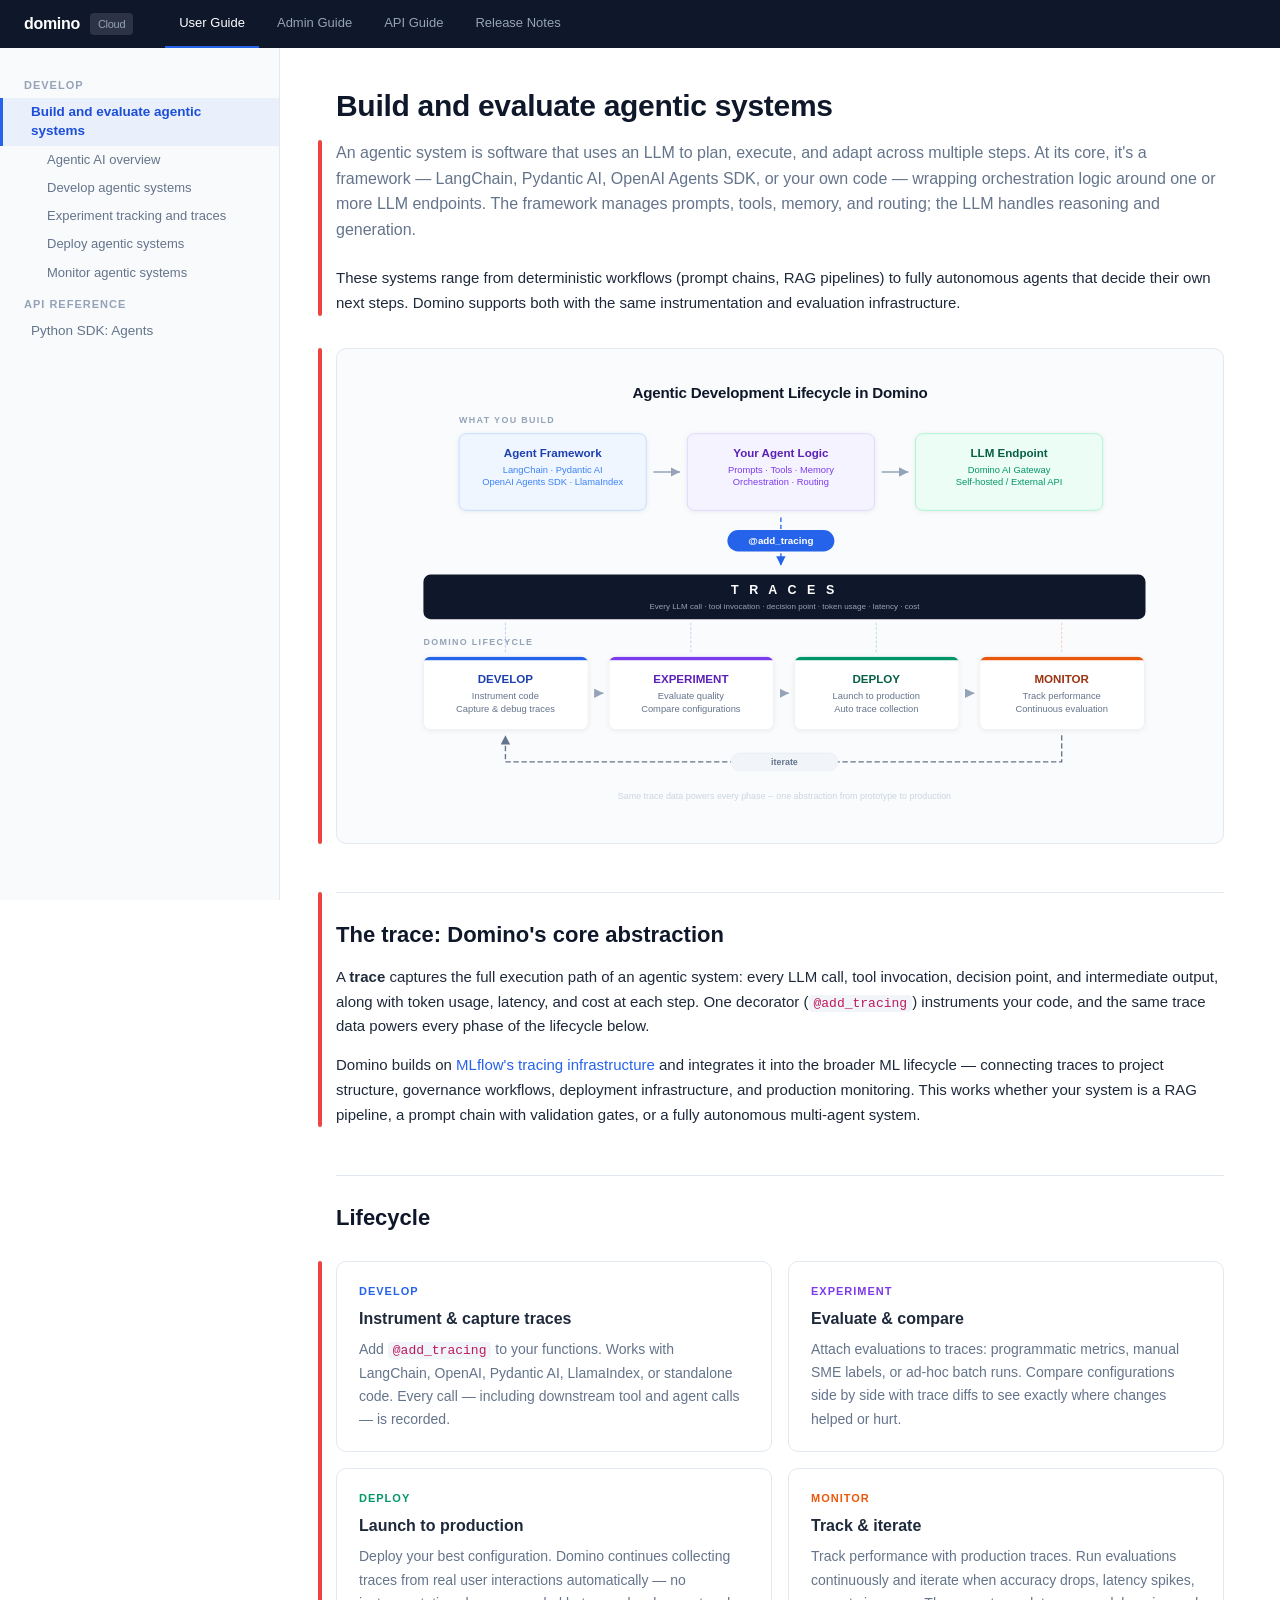
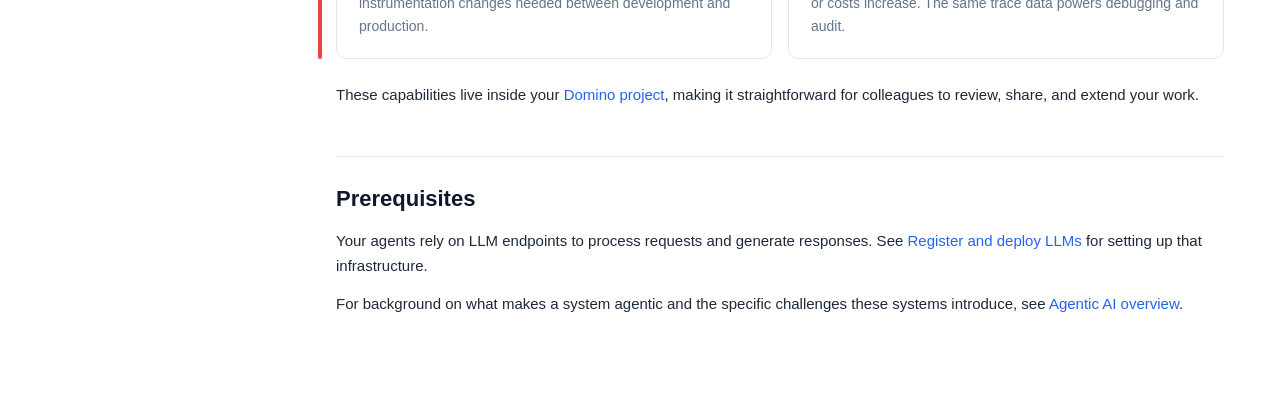
==== site/index.html @ e88b1684 "Initial commit" ====
<!DOCTYPE html>
<html lang="en">
<head>
  <meta charset="UTF-8">
  <meta name="viewport" content="width=device-width, initial-scale=1.0">
  <meta name="base-path" content=".">
  <title>Build and evaluate agentic systems | Domino Docs</title>
  <link rel="stylesheet" href="css/style.css">
</head>
<body>

<header class="topbar">
  <div class="topbar-logo">
    <span>domino</span>
    <span class="version">Cloud</span>
  </div>
  <nav class="topbar-tabs">
    <a href="#" class="active">User Guide</a>
    <a href="#">Admin Guide</a>
    <a href="pages/sdk-reference.html">API Guide</a>
    <a href="#">Release Notes</a>
  </nav>
</header>

<aside class="sidebar" id="sidebar"></aside>

<main class="content">
  <h1>Build and evaluate agentic systems</h1>

  <div class="changed" data-change-label="Rewritten &mdash; defines agents directly, removes sales language">
    <template class="old-content">
      <p>Agentic systems orchestrate large language models (LLMs) with tools, APIs, and multi-step reasoning to accomplish complex tasks. These systems rely on LLM endpoints to process requests and generate responses. Register and deploy LLMs covers setting up the infrastructure your agents will use.</p>
      <p>Experimenting with agentic systems is not the same as training traditional ML models. Instead of starting from scratch, you assemble systems that mix LLMs, prompts, tools, and agents. These systems are powerful but also complex, dynamic, and challenging to evaluate.</p>
    </template>
    <p class="lead">An agentic system is software that uses an LLM to plan, execute, and adapt across multiple steps. At its core, it's a framework &mdash; LangChain, Pydantic AI, OpenAI Agents SDK, or your own code &mdash; wrapping orchestration logic around one or more LLM endpoints. The framework manages prompts, tools, memory, and routing; the LLM handles reasoning and generation.</p>
    <p>These systems range from deterministic workflows (prompt chains, RAG pipelines) to fully autonomous agents that decide their own next steps. Domino supports both with the same instrumentation and evaluation infrastructure.</p>
  </div>

  <div class="changed" data-change-label="New &mdash; lifecycle diagram added to explain workflow at a glance">
    <div class="diagram">
      <img src="assets/lifecycle-diagram.svg" alt="Agentic development lifecycle in Domino: instrument your code, capture traces, then develop, experiment, deploy, and monitor using the same trace data.">
    </div>
  </div>

  <div class="changed" data-change-label="New section &mdash; trace abstraction explained upfront instead of buried in sub-pages">
    <h2>The trace: Domino's core abstraction</h2>

    <p>A <strong>trace</strong> captures the full execution path of an agentic system: every LLM call, tool invocation, decision point, and intermediate output, along with token usage, latency, and cost at each step. One decorator (<code>@add_tracing</code>) instruments your code, and the same trace data powers every phase of the lifecycle below.</p>

    <p>Domino builds on <a href="https://mlflow.org/docs/latest/genai/tracing/index.html">MLflow's tracing infrastructure</a> and integrates it into the broader ML lifecycle &mdash; connecting traces to project structure, governance workflows, deployment infrastructure, and production monitoring. This works whether your system is a RAG pipeline, a prompt chain with validation gates, or a fully autonomous multi-agent system.</p>
  </div>

  <h2>Lifecycle</h2>

  <div class="changed" data-change-label="Restructured &mdash; lifecycle phases are now linked cards with richer descriptions">
    <template class="old-content">
      <p><strong>Develop</strong> &mdash; Instrument your code to capture traces during execution. Traces record every step your agentic system takes, including downstream calls, so you can debug, analyze, and explain results.</p>
      <p><strong>Experiment</strong> &mdash; Attach evaluations to traces to assess quality. Compare different configurations to see how prompts, agents, or models affect outcomes. Export results for analysis and sharing.</p>
      <p><strong>Deploy</strong> &mdash; Launch your best configuration to production. Domino continues collecting traces from real user interactions automatically.</p>
      <p><strong>Monitor</strong> &mdash; Track performance with production traces. Run evaluations continuously and iterate when you identify issues or opportunities for improvement.</p>
    </template>
    <div class="lifecycle-grid">
      <a class="lifecycle-card card-develop" href="pages/develop.html">
        <div class="card-phase">Develop</div>
        <h3>Instrument &amp; capture traces</h3>
        <p>Add <code>@add_tracing</code> to your functions. Works with LangChain, OpenAI, Pydantic AI, LlamaIndex, or standalone code. Every call &mdash; including downstream tool and agent calls &mdash; is recorded.</p>
      </a>

      <a class="lifecycle-card card-experiment" href="pages/experiment.html">
        <div class="card-phase">Experiment</div>
        <h3>Evaluate &amp; compare</h3>
        <p>Attach evaluations to traces: programmatic metrics, manual SME labels, or ad-hoc batch runs. Compare configurations side by side with trace diffs to see exactly where changes helped or hurt.</p>
      </a>

      <a class="lifecycle-card card-deploy" href="pages/deploy.html">
        <div class="card-phase">Deploy</div>
        <h3>Launch to production</h3>
        <p>Deploy your best configuration. Domino continues collecting traces from real user interactions automatically &mdash; no instrumentation changes needed between development and production.</p>
      </a>

      <a class="lifecycle-card card-monitor" href="pages/monitor.html">
        <div class="card-phase">Monitor</div>
        <h3>Track &amp; iterate</h3>
        <p>Track performance with production traces. Run evaluations continuously and iterate when accuracy drops, latency spikes, or costs increase. The same trace data powers debugging and audit.</p>
      </a>
    </div>
  </div>

  <p>These capabilities live inside your <a href="https://docs.dominodatalab.com/en/cloud/user_guide/a8e081/work-with-projects/">Domino project</a>, making it straightforward for colleagues to review, share, and extend your work.</p>

  <h2>Prerequisites</h2>

  <p>Your agents rely on LLM endpoints to process requests and generate responses. See <a href="https://docs.dominodatalab.com/en/cloud/user_guide/e7befd/register-and-deploy-llms/">Register and deploy LLMs</a> for setting up that infrastructure.</p>

  <p>For background on what makes a system agentic and the specific challenges these systems introduce, see <a href="pages/overview.html">Agentic AI overview</a>.</p>

</main>

<script src="js/nav.js"></script>
</body>
</html>
---- site/css/style.css ----
:root {
  --sidebar-w: 280px;
  --topbar-h: 48px;
  --content-max: 820px;
  --blue: #2563EB;
  --blue-dark: #1D4ED8;
  --blue-light: #EFF6FF;
  --purple: #7C3AED;
  --purple-light: #F5F3FF;
  --green: #059669;
  --green-light: #ECFDF5;
  --orange: #EA580C;
  --orange-light: #FFF7ED;
  --text: #1E293B;
  --text-secondary: #64748B;
  --text-muted: #94A3B8;
  --bg: #FFFFFF;
  --sidebar-bg: #F8FAFC;
  --border: #E2E8F0;
  --code-bg: #F1F5F9;
  --pre-bg: #1E293B;
  --pre-text: #E2E8F0;
}

*, *::before, *::after { margin: 0; padding: 0; box-sizing: border-box; }

body {
  font-family: -apple-system, BlinkMacSystemFont, "Segoe UI", Roboto, Helvetica, Arial, sans-serif;
  color: var(--text);
  background: var(--bg);
  line-height: 1.65;
  -webkit-font-smoothing: antialiased;
}

/* ─── Top Bar ─── */
.topbar {
  position: fixed;
  top: 0;
  left: 0;
  right: 0;
  height: var(--topbar-h);
  background: #0F172A;
  display: flex;
  align-items: center;
  padding: 0 24px;
  z-index: 100;
  gap: 32px;
}

.topbar-logo {
  display: flex;
  align-items: center;
  gap: 10px;
  color: #fff;
  font-weight: 700;
  font-size: 16px;
  letter-spacing: -0.3px;
}

.topbar-logo .version {
  font-size: 11px;
  font-weight: 500;
  background: rgba(255,255,255,0.12);
  padding: 2px 8px;
  border-radius: 4px;
  color: #94A3B8;
}

.topbar-tabs {
  display: flex;
  gap: 4px;
  height: 100%;
  align-items: stretch;
}

.topbar-tabs a {
  display: flex;
  align-items: center;
  padding: 0 14px;
  color: #94A3B8;
  text-decoration: none;
  font-size: 13px;
  font-weight: 500;
  border-bottom: 2px solid transparent;
  transition: color 0.15s, border-color 0.15s;
}

.topbar-tabs a:hover { color: #E2E8F0; }
.topbar-tabs a.active { color: #FFFFFF; border-bottom-color: var(--blue); }

/* ─── Sidebar ─── */
.sidebar {
  position: fixed;
  left: 0;
  top: var(--topbar-h);
  bottom: 0;
  width: var(--sidebar-w);
  background: var(--sidebar-bg);
  border-right: 1px solid var(--border);
  overflow-y: auto;
  padding: 20px 0 40px;
  z-index: 50;
}

.sidebar-group { margin-bottom: 8px; }

.sidebar-heading {
  padding: 8px 24px 4px;
  font-size: 11px;
  font-weight: 700;
  text-transform: uppercase;
  letter-spacing: 1px;
  color: var(--text-muted);
}

.sidebar a {
  display: block;
  padding: 5px 24px 5px 28px;
  color: var(--text-secondary);
  text-decoration: none;
  font-size: 13.5px;
  border-left: 3px solid transparent;
  transition: all 0.12s;
  line-height: 1.4;
}

.sidebar a:hover {
  color: var(--blue);
  background: rgba(37, 99, 235, 0.04);
}

.sidebar a.active {
  color: var(--blue-dark);
  border-left-color: var(--blue);
  background: rgba(37, 99, 235, 0.07);
  font-weight: 600;
}

.sidebar a.sub {
  padding-left: 44px;
  font-size: 13px;
}

/* ─── Main Content ─── */
.content {
  margin-left: var(--sidebar-w);
  margin-top: var(--topbar-h);
  padding: 40px 56px 80px;
  max-width: calc(var(--sidebar-w) + var(--content-max) + 112px);
}

/* ─── Typography ─── */
h1 {
  font-size: 30px;
  font-weight: 700;
  line-height: 1.2;
  margin-bottom: 16px;
  letter-spacing: -0.3px;
  color: #0F172A;
}

h2 {
  font-size: 22px;
  font-weight: 650;
  margin-top: 48px;
  margin-bottom: 12px;
  padding-top: 24px;
  border-top: 1px solid var(--border);
  color: #0F172A;
}

h3 {
  font-size: 17px;
  font-weight: 600;
  margin-top: 32px;
  margin-bottom: 8px;
  color: var(--text);
}

h4 {
  font-size: 15px;
  font-weight: 600;
  margin-top: 24px;
  margin-bottom: 6px;
  color: var(--text);
}

p { margin-bottom: 14px; font-size: 15px; }

.lead {
  font-size: 16px;
  color: var(--text-secondary);
  margin-bottom: 24px;
  line-height: 1.6;
}

strong { font-weight: 600; }

ul, ol {
  margin: 0 0 16px 24px;
  font-size: 15px;
}

li { margin-bottom: 6px; }

a { color: var(--blue); text-decoration: none; }
a:hover { text-decoration: underline; }

hr {
  border: none;
  border-top: 1px solid var(--border);
  margin: 32px 0;
}

/* ─── Code ─── */
code {
  background: var(--code-bg);
  padding: 1px 5px;
  border-radius: 4px;
  font-size: 13px;
  font-family: "SF Mono", "Fira Code", "Cascadia Code", "JetBrains Mono", Menlo, Consolas, monospace;
  color: #BE185D;
}

pre {
  background: var(--pre-bg);
  color: var(--pre-text);
  padding: 16px 20px;
  border-radius: 8px;
  overflow-x: auto;
  margin: 16px 0 20px;
  font-size: 13px;
  line-height: 1.55;
  border: 1px solid #334155;
}

pre code {
  background: none;
  padding: 0;
  color: inherit;
  font-size: inherit;
}

/* Syntax highlights (minimal) */
.kw { color: #7DD3FC; }
.str { color: #86EFAC; }
.cm { color: #64748B; font-style: italic; }
.fn { color: #C4B5FD; }
.dec { color: #FDE68A; }
.op { color: #94A3B8; }

/* ─── Tables ─── */
table {
  width: 100%;
  border-collapse: collapse;
  margin: 16px 0 20px;
  font-size: 14px;
}

th {
  text-align: left;
  padding: 10px 14px;
  background: var(--sidebar-bg);
  border: 1px solid var(--border);
  font-weight: 600;
  font-size: 13px;
  color: var(--text);
}

td {
  padding: 10px 14px;
  border: 1px solid var(--border);
  vertical-align: top;
}

/* ─── Callouts ─── */
.note {
  background: #FFFBEB;
  border-left: 4px solid #F59E0B;
  padding: 12px 16px;
  border-radius: 0 8px 8px 0;
  margin: 16px 0;
  font-size: 14px;
}

.note p:last-child { margin-bottom: 0; }

.note-title {
  font-weight: 600;
  font-size: 13px;
  text-transform: uppercase;
  letter-spacing: 0.5px;
  color: #92400E;
  margin-bottom: 4px;
}

.info {
  background: var(--blue-light);
  border-left: 4px solid var(--blue);
  padding: 12px 16px;
  border-radius: 0 8px 8px 0;
  margin: 16px 0;
  font-size: 14px;
}

.info p:last-child { margin-bottom: 0; }

/* ─── Diagram ─── */
.diagram {
  margin: 32px 0;
  border: 1px solid var(--border);
  border-radius: 10px;
  padding: 24px;
  background: #FAFBFC;
  overflow: hidden;
}

.diagram img,
.diagram object,
.diagram svg {
  display: block;
  width: 100%;
  height: auto;
}

/* ─── Lifecycle Cards ─── */
.lifecycle-grid {
  display: grid;
  grid-template-columns: repeat(2, 1fr);
  gap: 16px;
  margin: 24px 0;
}

.lifecycle-card {
  border: 1px solid var(--border);
  border-radius: 10px;
  padding: 20px 22px;
  transition: border-color 0.15s, box-shadow 0.15s;
  text-decoration: none;
  color: inherit;
  display: block;
}

.lifecycle-card:hover {
  border-color: var(--blue);
  box-shadow: 0 2px 8px rgba(37, 99, 235, 0.08);
  text-decoration: none;
}

.lifecycle-card .card-phase {
  font-size: 11px;
  font-weight: 700;
  text-transform: uppercase;
  letter-spacing: 1px;
  margin-bottom: 6px;
}

.lifecycle-card h3 {
  margin: 0 0 6px;
  font-size: 16px;
}

.lifecycle-card p {
  font-size: 14px;
  color: var(--text-secondary);
  margin: 0;
}

.card-develop .card-phase { color: var(--blue); }
.card-experiment .card-phase { color: var(--purple); }
.card-deploy .card-phase { color: var(--green); }
.card-monitor .card-phase { color: var(--orange); }

/* ─── Step Lists ─── */
.steps {
  counter-reset: step;
  list-style: none;
  margin-left: 0;
  padding-left: 0;
}

.steps > li {
  counter-increment: step;
  padding-left: 40px;
  position: relative;
  margin-bottom: 24px;
}

.steps > li::before {
  content: counter(step);
  position: absolute;
  left: 0;
  top: 0;
  width: 28px;
  height: 28px;
  border-radius: 50%;
  background: var(--blue);
  color: #fff;
  font-size: 13px;
  font-weight: 700;
  display: flex;
  align-items: center;
  justify-content: center;
  line-height: 1;
}

/* ─── Next Steps Links ─── */
.next-steps {
  margin-top: 40px;
  padding-top: 24px;
  border-top: 1px solid var(--border);
}

.next-steps h2 {
  border-top: none;
  padding-top: 0;
  margin-top: 0;
}

.next-link {
  display: flex;
  align-items: center;
  gap: 8px;
  padding: 10px 0;
  font-size: 15px;
}

.next-link::before {
  content: "\2192";
  color: var(--blue);
  font-weight: 700;
}

/* ─── Tab switcher (for code examples) ─── */
.tab-group { margin: 16px 0 20px; }

.tab-buttons {
  display: flex;
  border-bottom: 2px solid var(--border);
  gap: 0;
}

.tab-btn {
  padding: 8px 16px;
  font-size: 13px;
  font-weight: 600;
  color: var(--text-secondary);
  background: none;
  border: none;
  border-bottom: 2px solid transparent;
  margin-bottom: -2px;
  cursor: pointer;
  transition: color 0.15s, border-color 0.15s;
}

.tab-btn:hover { color: var(--text); }
.tab-btn.active { color: var(--blue); border-bottom-color: var(--blue); }

.tab-panel { display: none; }
.tab-panel.active { display: block; }

/* ─── Responsive ─── */
/* ─── Change Tracking ─── */
.changed {
  position: relative;
}

.change-marker {
  position: absolute;
  left: -18px;
  top: 0;
  width: 4px;
  height: 100%;
  background: #EF4444;
  border-radius: 2px;
  cursor: pointer;
  transition: background 0.15s, width 0.12s;
  z-index: 5;
}

.change-marker:hover {
  background: #DC2626;
  width: 6px;
  left: -19px;
}

.change-tooltip {
  position: fixed;
  background: #1E293B;
  color: #E2E8F0;
  padding: 10px 14px;
  border-radius: 8px;
  font-size: 13px;
  line-height: 1.5;
  max-width: 400px;
  z-index: 200;
  pointer-events: none;
  box-shadow: 0 8px 24px rgba(0,0,0,0.25);
  border: 1px solid #334155;
}

.change-tooltip .tt-label {
  font-size: 10px;
  font-weight: 700;
  text-transform: uppercase;
  letter-spacing: 0.5px;
  color: #F87171;
  margin-bottom: 4px;
}

.change-tooltip .tt-preview {
  color: #94A3B8;
  font-size: 12px;
  line-height: 1.5;
  max-height: 72px;
  overflow: hidden;
}

.change-tooltip .tt-hint {
  margin-top: 6px;
  font-size: 11px;
  color: #64748B;
}

/* Diff overlay */
.diff-backdrop {
  position: fixed;
  inset: 0;
  background: rgba(15, 23, 42, 0.6);
  backdrop-filter: blur(2px);
  z-index: 500;
  display: flex;
  align-items: center;
  justify-content: center;
  animation: diffFadeIn 0.15s ease;
}

@keyframes diffFadeIn { from { opacity: 0; } to { opacity: 1; } }

.diff-modal {
  background: #fff;
  border-radius: 14px;
  width: 92%;
  max-width: 960px;
  max-height: 82vh;
  display: flex;
  flex-direction: column;
  box-shadow: 0 24px 64px rgba(0,0,0,0.3);
  animation: diffSlideUp 0.2s ease;
}

@keyframes diffSlideUp {
  from { transform: translateY(12px); opacity: 0; }
  to { transform: translateY(0); opacity: 1; }
}

.diff-header {
  display: flex;
  align-items: center;
  justify-content: space-between;
  padding: 16px 24px;
  border-bottom: 1px solid var(--border);
  flex-shrink: 0;
}

.diff-header-text h3 {
  margin: 0 0 2px;
  font-size: 16px;
  font-weight: 700;
}

.diff-header-text .diff-label {
  font-size: 13px;
  color: var(--text-secondary);
}

.diff-close {
  width: 34px;
  height: 34px;
  border: none;
  background: var(--code-bg);
  border-radius: 8px;
  cursor: pointer;
  font-size: 20px;
  color: var(--text-secondary);
  display: flex;
  align-items: center;
  justify-content: center;
  transition: background 0.12s;
  flex-shrink: 0;
}

.diff-close:hover { background: var(--border); }

.diff-body {
  overflow-y: auto;
  flex: 1;
}

.diff-columns {
  display: grid;
  grid-template-columns: 1fr 1fr;
}

.diff-col-header {
  padding: 8px 20px;
  font-size: 10px;
  font-weight: 700;
  text-transform: uppercase;
  letter-spacing: 1.5px;
  position: sticky;
  top: 0;
  z-index: 2;
}

.diff-old .diff-col-header {
  background: #FEE2E2;
  color: #991B1B;
  border-bottom: 1px solid #FECACA;
}

.diff-new .diff-col-header {
  background: #D1FAE5;
  color: #065F46;
  border-bottom: 1px solid #A7F3D0;
}

.diff-col-content {
  padding: 16px 20px;
  font-size: 14px;
  line-height: 1.65;
}

.diff-old .diff-col-content {
  background: #FFF5F5;
  border-right: 1px solid var(--border);
}

.diff-new .diff-col-content {
  background: #F0FFF4;
}

.diff-col-content p { margin-bottom: 10px; font-size: 14px; }
.diff-col-content p:last-child { margin-bottom: 0; }

.diff-col-content code {
  font-size: 12px;
  background: rgba(0,0,0,0.06);
}

.diff-added-banner {
  padding: 20px 24px;
  background: #F0FDF4;
  border-bottom: 1px solid #BBF7D0;
  text-align: center;
  color: #065F46;
  font-size: 14px;
  font-weight: 500;
}

.diff-added-content {
  padding: 20px 24px;
  font-size: 14px;
  line-height: 1.65;
  max-height: 60vh;
  overflow-y: auto;
}

.diff-added-content p { margin-bottom: 10px; font-size: 14px; }

@media (max-width: 640px) {
  .sidebar { display: none; }
  .content { margin-left: 0; padding: 32px 24px 60px; }
  .lifecycle-grid { grid-template-columns: 1fr; }
}
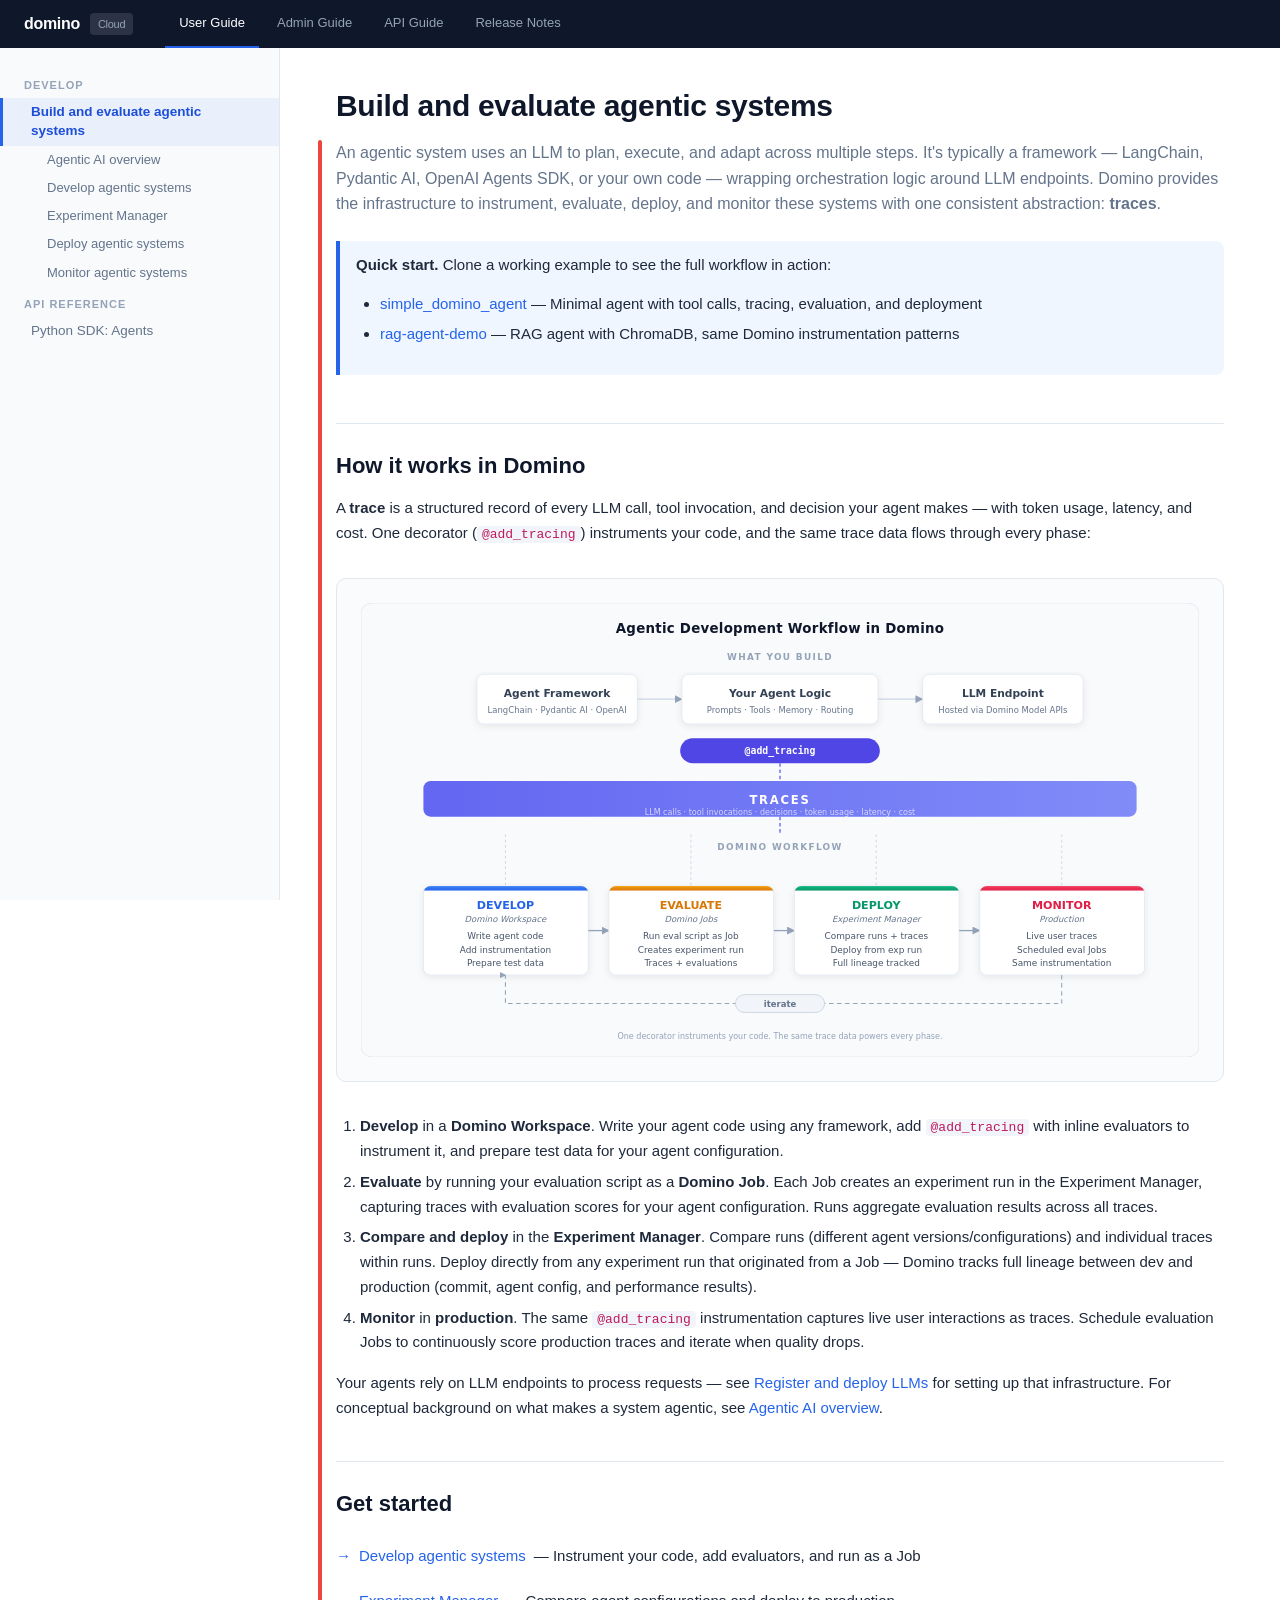
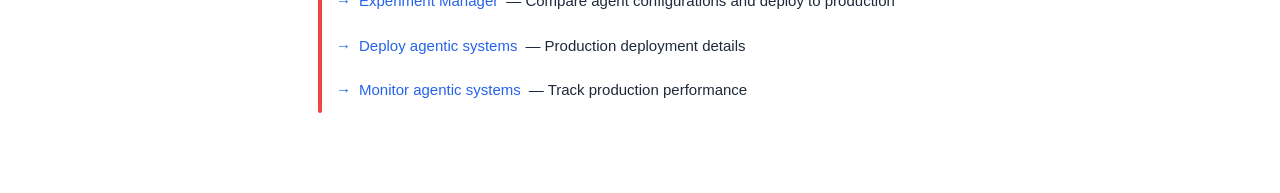
==== commit 75d28c6d: "MOAR" ====
--- a/site/index.html
+++ b/site/index.html
@@ -27,72 +27,52 @@
 <main class="content">
   <h1>Build and evaluate agentic systems</h1>
 
-  <div class="changed" data-change-label="Rewritten &mdash; defines agents directly, removes sales language">
+  <div class="changed" data-change-label="Rewritten &mdash; compressed intro, ties directly to Domino workflow concepts, adds example repos">
     <template class="old-content">
       <p>Agentic systems orchestrate large language models (LLMs) with tools, APIs, and multi-step reasoning to accomplish complex tasks. These systems rely on LLM endpoints to process requests and generate responses. Register and deploy LLMs covers setting up the infrastructure your agents will use.</p>
       <p>Experimenting with agentic systems is not the same as training traditional ML models. Instead of starting from scratch, you assemble systems that mix LLMs, prompts, tools, and agents. These systems are powerful but also complex, dynamic, and challenging to evaluate.</p>
-    </template>
-    <p class="lead">An agentic system is software that uses an LLM to plan, execute, and adapt across multiple steps. At its core, it's a framework &mdash; LangChain, Pydantic AI, OpenAI Agents SDK, or your own code &mdash; wrapping orchestration logic around one or more LLM endpoints. The framework manages prompts, tools, memory, and routing; the LLM handles reasoning and generation.</p>
-    <p>These systems range from deterministic workflows (prompt chains, RAG pipelines) to fully autonomous agents that decide their own next steps. Domino supports both with the same instrumentation and evaluation infrastructure.</p>
-  </div>
-
-  <div class="changed" data-change-label="New &mdash; lifecycle diagram added to explain workflow at a glance">
-    <div class="diagram">
-      <img src="assets/lifecycle-diagram.svg" alt="Agentic development lifecycle in Domino: instrument your code, capture traces, then develop, experiment, deploy, and monitor using the same trace data.">
-    </div>
-  </div>
-
-  <div class="changed" data-change-label="New section &mdash; trace abstraction explained upfront instead of buried in sub-pages">
-    <h2>The trace: Domino's core abstraction</h2>
-
-    <p>A <strong>trace</strong> captures the full execution path of an agentic system: every LLM call, tool invocation, decision point, and intermediate output, along with token usage, latency, and cost at each step. One decorator (<code>@add_tracing</code>) instruments your code, and the same trace data powers every phase of the lifecycle below.</p>
-
-    <p>Domino builds on <a href="https://mlflow.org/docs/latest/genai/tracing/index.html">MLflow's tracing infrastructure</a> and integrates it into the broader ML lifecycle &mdash; connecting traces to project structure, governance workflows, deployment infrastructure, and production monitoring. This works whether your system is a RAG pipeline, a prompt chain with validation gates, or a fully autonomous multi-agent system.</p>
-  </div>
-
-  <h2>Lifecycle</h2>
-
-  <div class="changed" data-change-label="Restructured &mdash; lifecycle phases are now linked cards with richer descriptions">
-    <template class="old-content">
       <p><strong>Develop</strong> &mdash; Instrument your code to capture traces during execution. Traces record every step your agentic system takes, including downstream calls, so you can debug, analyze, and explain results.</p>
       <p><strong>Experiment</strong> &mdash; Attach evaluations to traces to assess quality. Compare different configurations to see how prompts, agents, or models affect outcomes. Export results for analysis and sharing.</p>
       <p><strong>Deploy</strong> &mdash; Launch your best configuration to production. Domino continues collecting traces from real user interactions automatically.</p>
       <p><strong>Monitor</strong> &mdash; Track performance with production traces. Run evaluations continuously and iterate when you identify issues or opportunities for improvement.</p>
+      <p>These capabilities help you track experiments, evaluate results, and iterate with confidence. Traces, evaluations, and comparisons live inside your project, making it easy for colleagues to review, share, and extend your work.</p>
     </template>
-    <div class="lifecycle-grid">
-      <a class="lifecycle-card card-develop" href="pages/develop.html">
-        <div class="card-phase">Develop</div>
-        <h3>Instrument &amp; capture traces</h3>
-        <p>Add <code>@add_tracing</code> to your functions. Works with LangChain, OpenAI, Pydantic AI, LlamaIndex, or standalone code. Every call &mdash; including downstream tool and agent calls &mdash; is recorded.</p>
-      </a>
 
-      <a class="lifecycle-card card-experiment" href="pages/experiment.html">
-        <div class="card-phase">Experiment</div>
-        <h3>Evaluate &amp; compare</h3>
-        <p>Attach evaluations to traces: programmatic metrics, manual SME labels, or ad-hoc batch runs. Compare configurations side by side with trace diffs to see exactly where changes helped or hurt.</p>
-      </a>
+    <p class="lead">An agentic system uses an LLM to plan, execute, and adapt across multiple steps. It's typically a framework &mdash; LangChain, Pydantic AI, OpenAI Agents SDK, or your own code &mdash; wrapping orchestration logic around LLM endpoints. Domino provides the infrastructure to instrument, evaluate, deploy, and monitor these systems with one consistent abstraction: <strong>traces</strong>.</p>
 
-      <a class="lifecycle-card card-deploy" href="pages/deploy.html">
-        <div class="card-phase">Deploy</div>
-        <h3>Launch to production</h3>
-        <p>Deploy your best configuration. Domino continues collecting traces from real user interactions automatically &mdash; no instrumentation changes needed between development and production.</p>
-      </a>
+    <div class="info">
+      <p><strong>Quick start.</strong> Clone a working example to see the full workflow in action:</p>
+      <ul>
+        <li><a href="https://github.com/etanlightstone-domino/simple_domino_agent">simple_domino_agent</a> &mdash; Minimal agent with tool calls, tracing, evaluation, and deployment</li>
+        <li><a href="https://github.com/dominodatalab/rag-agent-demo">rag-agent-demo</a> &mdash; RAG agent with ChromaDB, same Domino instrumentation patterns</li>
+      </ul>
+    </div>
 
-      <a class="lifecycle-card card-monitor" href="pages/monitor.html">
-        <div class="card-phase">Monitor</div>
-        <h3>Track &amp; iterate</h3>
-        <p>Track performance with production traces. Run evaluations continuously and iterate when accuracy drops, latency spikes, or costs increase. The same trace data powers debugging and audit.</p>
-      </a>
+    <h2>How it works in Domino</h2>
+
+    <p>A <strong>trace</strong> is a structured record of every LLM call, tool invocation, and decision your agent makes &mdash; with token usage, latency, and cost. One decorator (<code>@add_tracing</code>) instruments your code, and the same trace data flows through every phase:</p>
+
+    <div class="diagram">
+      <img src="assets/lifecycle-diagram.svg" alt="Agentic development workflow in Domino: develop in a Workspace, evaluate via Jobs, compare and deploy from Experiment Manager, monitor in production.">
+    </div>
+
+    <ol>
+      <li><strong>Develop</strong> in a <strong>Domino Workspace</strong>. Write your agent code using any framework, add <code>@add_tracing</code> with inline evaluators to instrument it, and prepare test data for your agent configuration.</li>
+      <li><strong>Evaluate</strong> by running your evaluation script as a <strong>Domino Job</strong>. Each Job creates an experiment run in the Experiment Manager, capturing traces with evaluation scores for your agent configuration. Runs aggregate evaluation results across all traces.</li>
+      <li><strong>Compare and deploy</strong> in the <strong>Experiment Manager</strong>. Compare runs (different agent versions/configurations) and individual traces within runs. Deploy directly from any experiment run that originated from a Job &mdash; Domino tracks full lineage between dev and production (commit, agent config, and performance results).</li>
+      <li><strong>Monitor</strong> in <strong>production</strong>. The same <code>@add_tracing</code> instrumentation captures live user interactions as traces. Schedule evaluation Jobs to continuously score production traces and iterate when quality drops.</li>
+    </ol>
+
+    <p>Your agents rely on LLM endpoints to process requests &mdash; see <a href="https://docs.dominodatalab.com/en/cloud/user_guide/e7befd/register-and-deploy-llms/">Register and deploy LLMs</a> for setting up that infrastructure. For conceptual background on what makes a system agentic, see <a href="pages/overview.html">Agentic AI overview</a>.</p>
+
+    <div class="next-steps">
+      <h2>Get started</h2>
+      <div class="next-link"><a href="pages/develop.html">Develop agentic systems</a> &mdash; Instrument your code, add evaluators, and run as a Job</div>
+      <div class="next-link"><a href="pages/experiment.html">Experiment Manager</a> &mdash; Compare agent configurations and deploy to production</div>
+      <div class="next-link"><a href="pages/deploy.html">Deploy agentic systems</a> &mdash; Production deployment details</div>
+      <div class="next-link"><a href="pages/monitor.html">Monitor agentic systems</a> &mdash; Track production performance</div>
     </div>
   </div>
-
-  <p>These capabilities live inside your <a href="https://docs.dominodatalab.com/en/cloud/user_guide/a8e081/work-with-projects/">Domino project</a>, making it straightforward for colleagues to review, share, and extend your work.</p>
-
-  <h2>Prerequisites</h2>
-
-  <p>Your agents rely on LLM endpoints to process requests and generate responses. See <a href="https://docs.dominodatalab.com/en/cloud/user_guide/e7befd/register-and-deploy-llms/">Register and deploy LLMs</a> for setting up that infrastructure.</p>
-
-  <p>For background on what makes a system agentic and the specific challenges these systems introduce, see <a href="pages/overview.html">Agentic AI overview</a>.</p>
 
 </main>
 
--- a/site/css/style.css
+++ b/site/css/style.css
@@ -668,6 +668,26 @@
 
 .diff-added-content p { margin-bottom: 10px; font-size: 14px; }
 
+/* ─── Screenshot Placeholders ─── */
+.screenshot-placeholder {
+  margin: 20px 0;
+  padding: 32px 24px;
+  background: #F8FAFC;
+  border: 2px dashed var(--border);
+  border-radius: 10px;
+  text-align: center;
+  color: var(--text-muted);
+  font-size: 13px;
+  line-height: 1.5;
+}
+
+.screenshot-placeholder strong {
+  display: block;
+  font-size: 14px;
+  color: var(--text-secondary);
+  margin-bottom: 4px;
+}
+
 @media (max-width: 640px) {
   .sidebar { display: none; }
   .content { margin-left: 0; padding: 32px 24px 60px; }
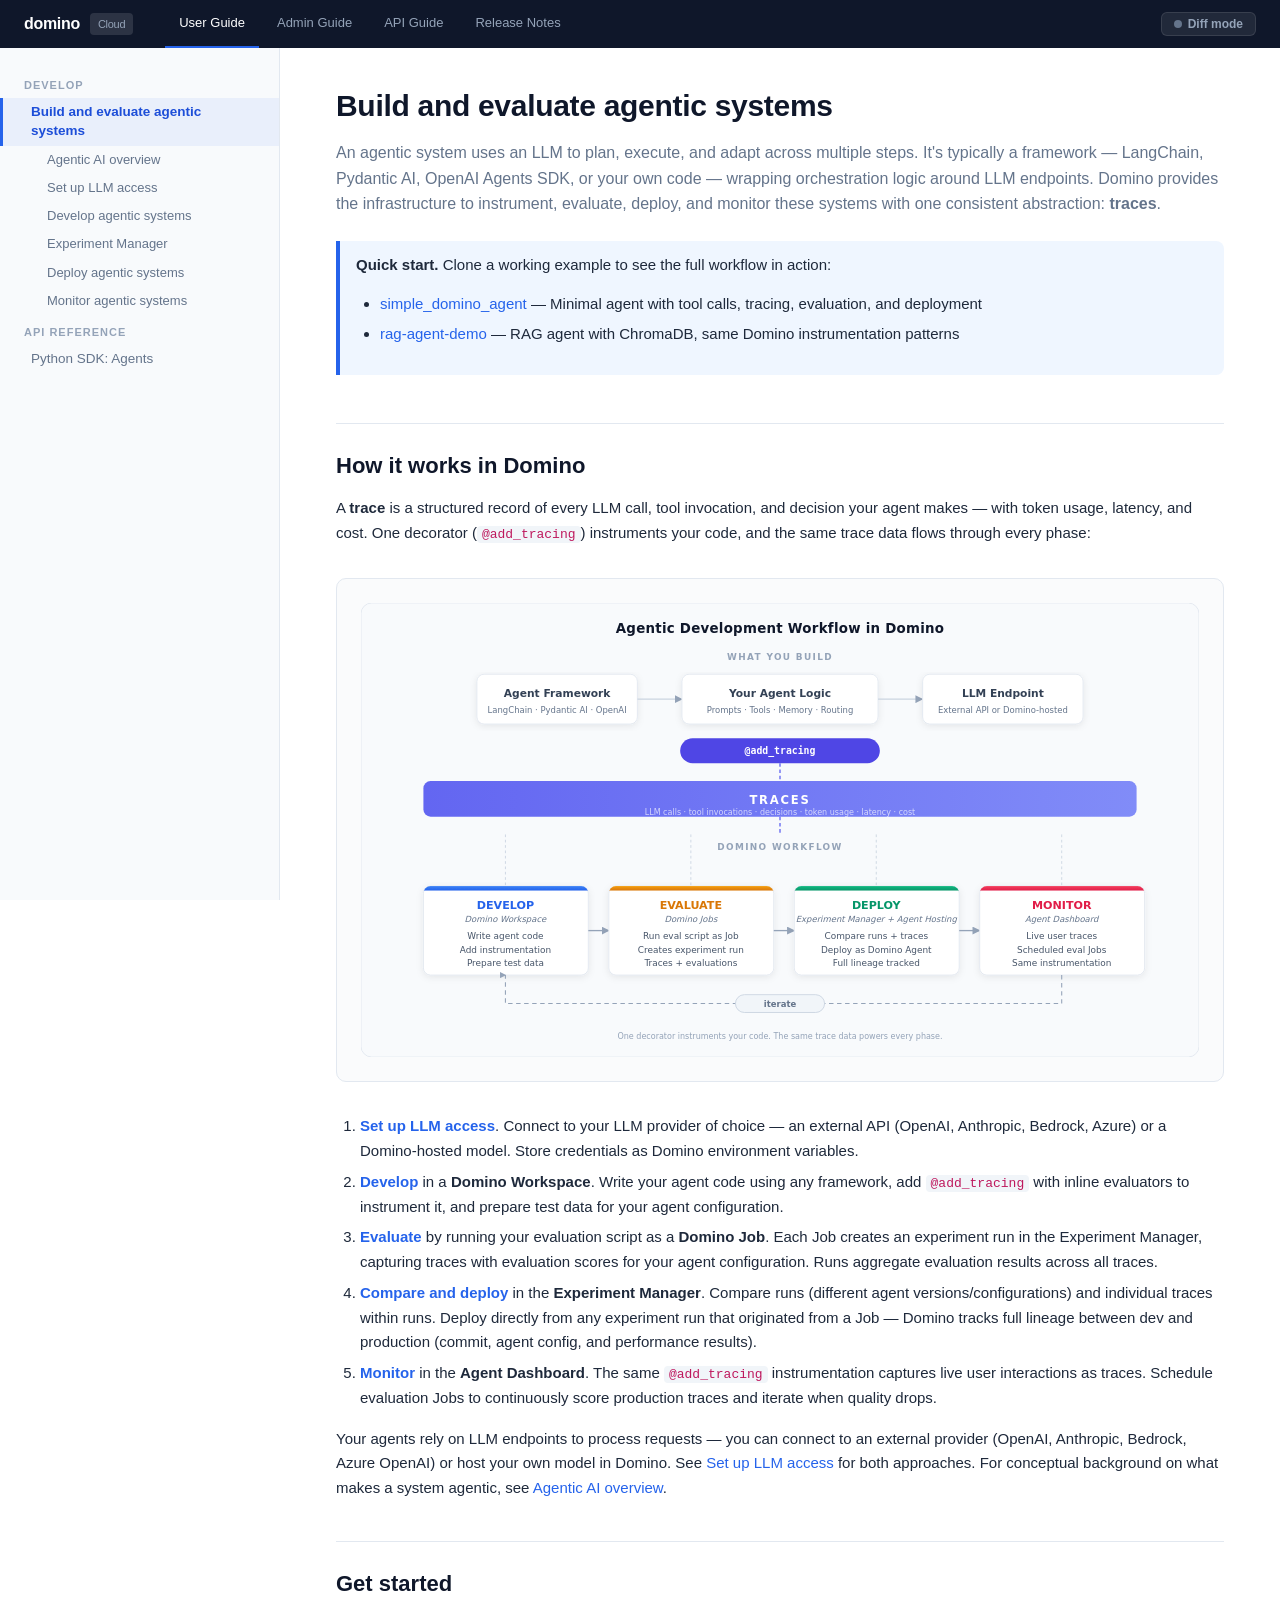
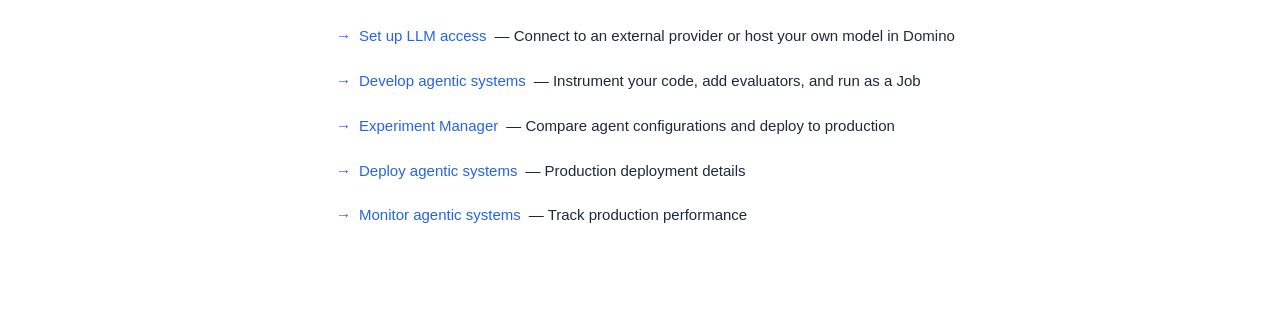
==== commit 3f37430b: "last feedback" ====
--- a/site/index.html
+++ b/site/index.html
@@ -57,16 +57,18 @@
     </div>
 
     <ol>
-      <li><strong>Develop</strong> in a <strong>Domino Workspace</strong>. Write your agent code using any framework, add <code>@add_tracing</code> with inline evaluators to instrument it, and prepare test data for your agent configuration.</li>
-      <li><strong>Evaluate</strong> by running your evaluation script as a <strong>Domino Job</strong>. Each Job creates an experiment run in the Experiment Manager, capturing traces with evaluation scores for your agent configuration. Runs aggregate evaluation results across all traces.</li>
-      <li><strong>Compare and deploy</strong> in the <strong>Experiment Manager</strong>. Compare runs (different agent versions/configurations) and individual traces within runs. Deploy directly from any experiment run that originated from a Job &mdash; Domino tracks full lineage between dev and production (commit, agent config, and performance results).</li>
-      <li><strong>Monitor</strong> in <strong>production</strong>. The same <code>@add_tracing</code> instrumentation captures live user interactions as traces. Schedule evaluation Jobs to continuously score production traces and iterate when quality drops.</li>
+      <li><strong><a href="pages/llm-setup.html">Set up LLM access</a></strong>. Connect to your LLM provider of choice &mdash; an external API (OpenAI, Anthropic, Bedrock, Azure) or a Domino-hosted model. Store credentials as Domino environment variables.</li>
+      <li><strong><a href="pages/develop.html">Develop</a></strong> in a <strong>Domino Workspace</strong>. Write your agent code using any framework, add <code>@add_tracing</code> with inline evaluators to instrument it, and prepare test data for your agent configuration.</li>
+      <li><strong><a href="pages/develop.html#step-3">Evaluate</a></strong> by running your evaluation script as a <strong>Domino Job</strong>. Each Job creates an experiment run in the Experiment Manager, capturing traces with evaluation scores for your agent configuration. Runs aggregate evaluation results across all traces.</li>
+      <li><strong><a href="pages/experiment.html">Compare and deploy</a></strong> in the <strong>Experiment Manager</strong>. Compare runs (different agent versions/configurations) and individual traces within runs. Deploy directly from any experiment run that originated from a Job &mdash; Domino tracks full lineage between dev and production (commit, agent config, and performance results).</li>
+      <li><strong><a href="pages/monitor.html">Monitor</a></strong> in the <strong>Agent Dashboard</strong>. The same <code>@add_tracing</code> instrumentation captures live user interactions as traces. Schedule evaluation Jobs to continuously score production traces and iterate when quality drops.</li>
     </ol>
 
-    <p>Your agents rely on LLM endpoints to process requests &mdash; see <a href="https://docs.dominodatalab.com/en/cloud/user_guide/e7befd/register-and-deploy-llms/">Register and deploy LLMs</a> for setting up that infrastructure. For conceptual background on what makes a system agentic, see <a href="pages/overview.html">Agentic AI overview</a>.</p>
+    <p>Your agents rely on LLM endpoints to process requests &mdash; you can connect to an external provider (OpenAI, Anthropic, Bedrock, Azure OpenAI) or host your own model in Domino. See <a href="pages/llm-setup.html">Set up LLM access</a> for both approaches. For conceptual background on what makes a system agentic, see <a href="pages/overview.html">Agentic AI overview</a>.</p>
 
     <div class="next-steps">
       <h2>Get started</h2>
+      <div class="next-link"><a href="pages/llm-setup.html">Set up LLM access</a> &mdash; Connect to an external provider or host your own model in Domino</div>
       <div class="next-link"><a href="pages/develop.html">Develop agentic systems</a> &mdash; Instrument your code, add evaluators, and run as a Job</div>
       <div class="next-link"><a href="pages/experiment.html">Experiment Manager</a> &mdash; Compare agent configurations and deploy to production</div>
       <div class="next-link"><a href="pages/deploy.html">Deploy agentic systems</a> &mdash; Production deployment details</div>
--- a/site/css/style.css
+++ b/site/css/style.css
@@ -88,6 +88,51 @@
 .topbar-tabs a:hover { color: #E2E8F0; }
 .topbar-tabs a.active { color: #FFFFFF; border-bottom-color: var(--blue); }
 
+.topbar-right {
+  margin-left: auto;
+  display: flex;
+  align-items: center;
+}
+
+.diff-toggle {
+  display: flex;
+  align-items: center;
+  gap: 6px;
+  padding: 4px 12px;
+  font-size: 12px;
+  font-weight: 600;
+  color: #94A3B8;
+  background: rgba(255,255,255,0.08);
+  border: 1px solid rgba(255,255,255,0.1);
+  border-radius: 6px;
+  cursor: pointer;
+  transition: all 0.15s;
+  white-space: nowrap;
+}
+
+.diff-toggle:hover {
+  background: rgba(255,255,255,0.14);
+  color: #E2E8F0;
+}
+
+.diff-toggle.active {
+  background: rgba(239, 68, 68, 0.15);
+  border-color: rgba(239, 68, 68, 0.3);
+  color: #FCA5A5;
+}
+
+.diff-toggle-dot {
+  width: 8px;
+  height: 8px;
+  border-radius: 50%;
+  background: #64748B;
+  transition: background 0.15s;
+}
+
+.diff-toggle.active .diff-toggle-dot {
+  background: #EF4444;
+}
+
 /* ─── Sidebar ─── */
 .sidebar {
   position: fixed;
@@ -474,8 +519,15 @@
   background: #EF4444;
   border-radius: 2px;
   cursor: pointer;
-  transition: background 0.15s, width 0.12s;
+  transition: background 0.15s, width 0.12s, opacity 0.2s;
   z-index: 5;
+  opacity: 0;
+  pointer-events: none;
+}
+
+body.diff-mode .change-marker {
+  opacity: 1;
+  pointer-events: auto;
 }
 
 .change-marker:hover {
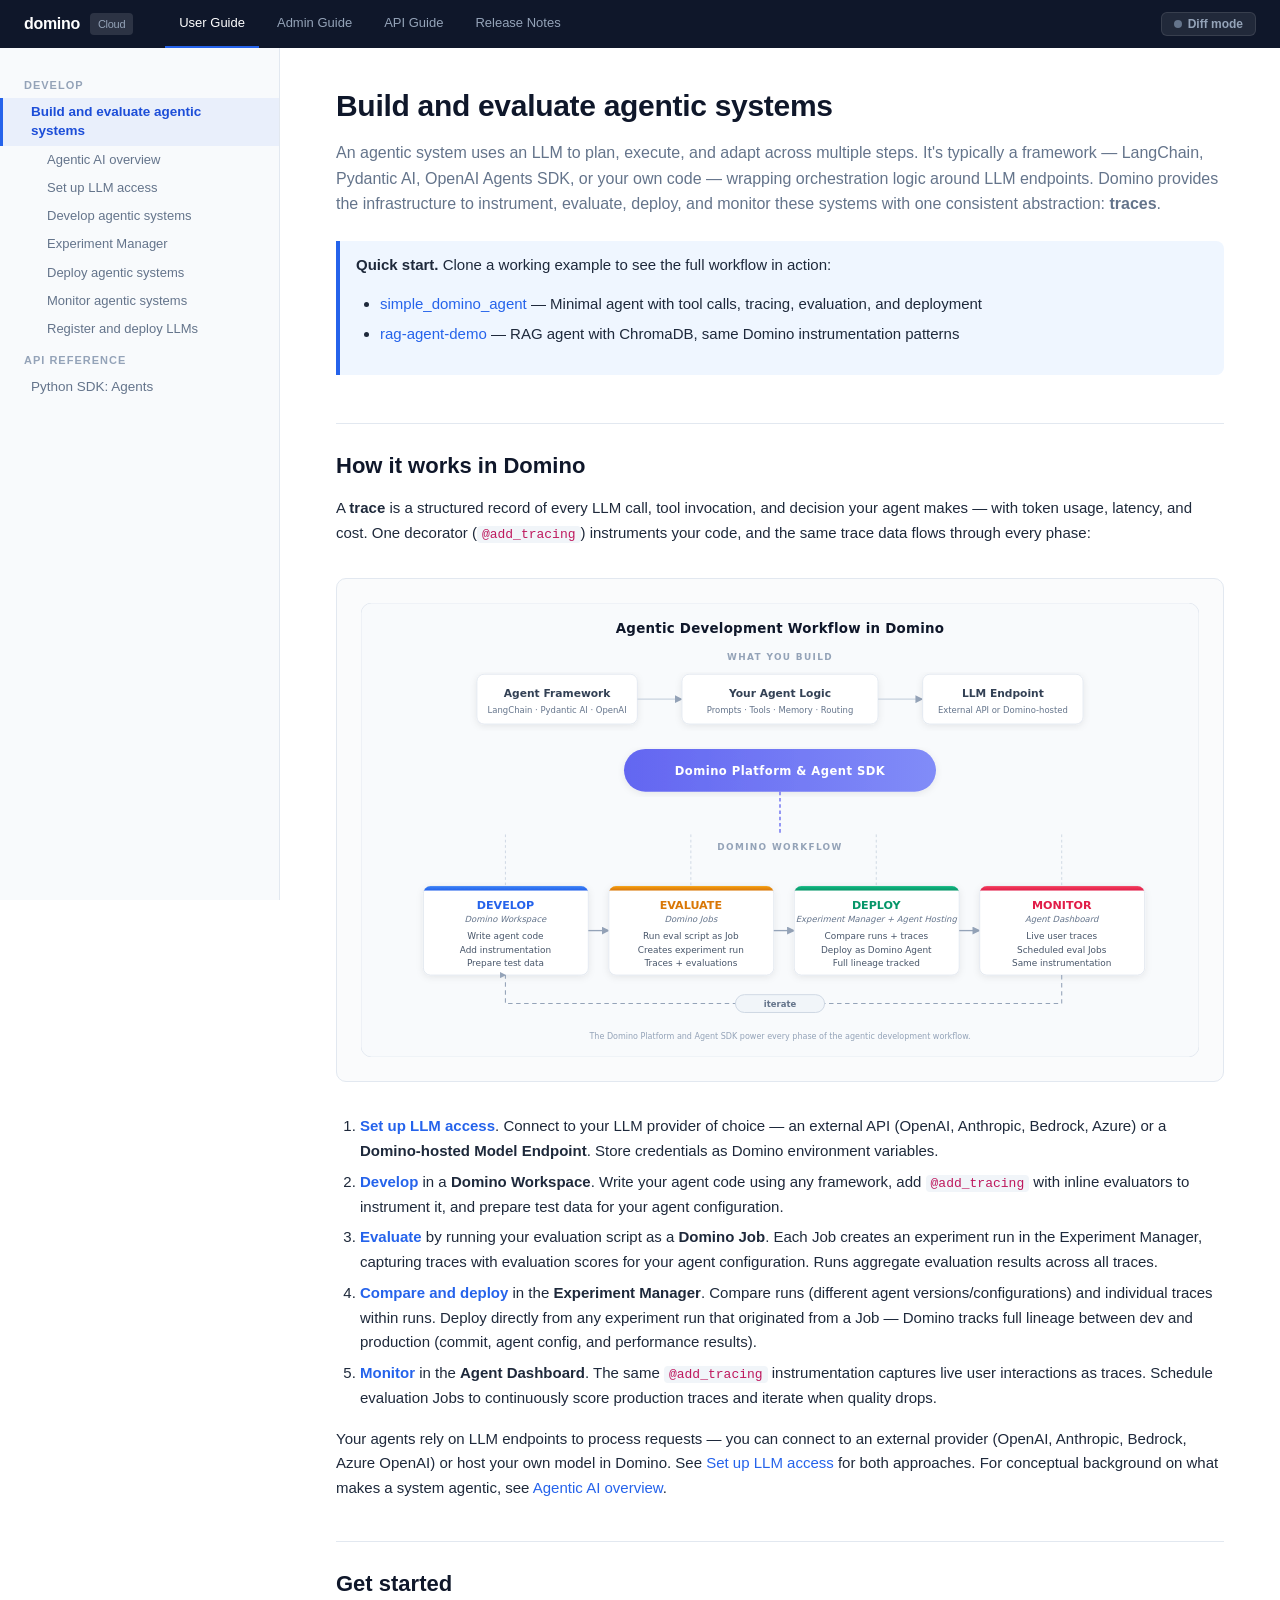
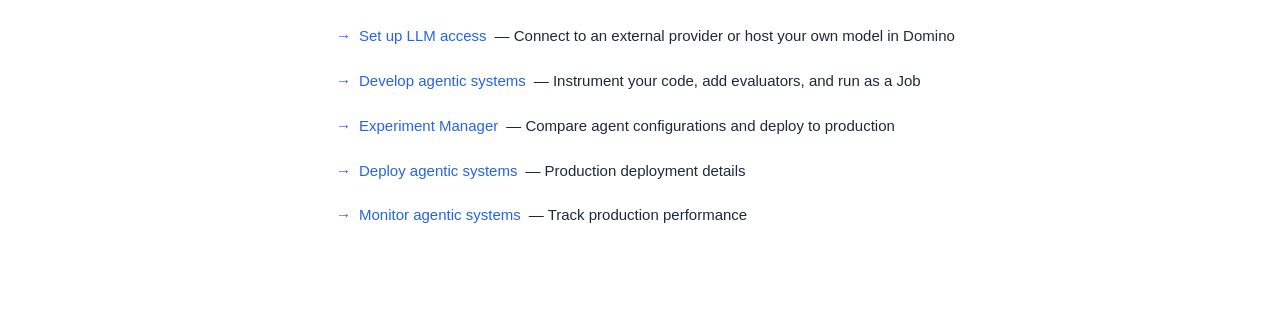
==== commit 317eff18: "more tweaks and new url for simple agent repo" ====
--- a/site/index.html
+++ b/site/index.html
@@ -43,7 +43,7 @@
     <div class="info">
       <p><strong>Quick start.</strong> Clone a working example to see the full workflow in action:</p>
       <ul>
-        <li><a href="https://github.com/etanlightstone-domino/simple_domino_agent">simple_domino_agent</a> &mdash; Minimal agent with tool calls, tracing, evaluation, and deployment</li>
+        <li><a href="https://github.com/dominodatalab/simple_domino_agent">simple_domino_agent</a> &mdash; Minimal agent with tool calls, tracing, evaluation, and deployment</li>
         <li><a href="https://github.com/dominodatalab/rag-agent-demo">rag-agent-demo</a> &mdash; RAG agent with ChromaDB, same Domino instrumentation patterns</li>
       </ul>
     </div>
@@ -57,7 +57,7 @@
     </div>
 
     <ol>
-      <li><strong><a href="pages/llm-setup.html">Set up LLM access</a></strong>. Connect to your LLM provider of choice &mdash; an external API (OpenAI, Anthropic, Bedrock, Azure) or a Domino-hosted model. Store credentials as Domino environment variables.</li>
+      <li><strong><a href="pages/llm-setup.html">Set up LLM access</a></strong>. Connect to your LLM provider of choice &mdash; an external API (OpenAI, Anthropic, Bedrock, Azure) or a <strong>Domino-hosted Model Endpoint</strong>. Store credentials as Domino environment variables.</li>
       <li><strong><a href="pages/develop.html">Develop</a></strong> in a <strong>Domino Workspace</strong>. Write your agent code using any framework, add <code>@add_tracing</code> with inline evaluators to instrument it, and prepare test data for your agent configuration.</li>
       <li><strong><a href="pages/develop.html#step-3">Evaluate</a></strong> by running your evaluation script as a <strong>Domino Job</strong>. Each Job creates an experiment run in the Experiment Manager, capturing traces with evaluation scores for your agent configuration. Runs aggregate evaluation results across all traces.</li>
       <li><strong><a href="pages/experiment.html">Compare and deploy</a></strong> in the <strong>Experiment Manager</strong>. Compare runs (different agent versions/configurations) and individual traces within runs. Deploy directly from any experiment run that originated from a Job &mdash; Domino tracks full lineage between dev and production (commit, agent config, and performance results).</li>
